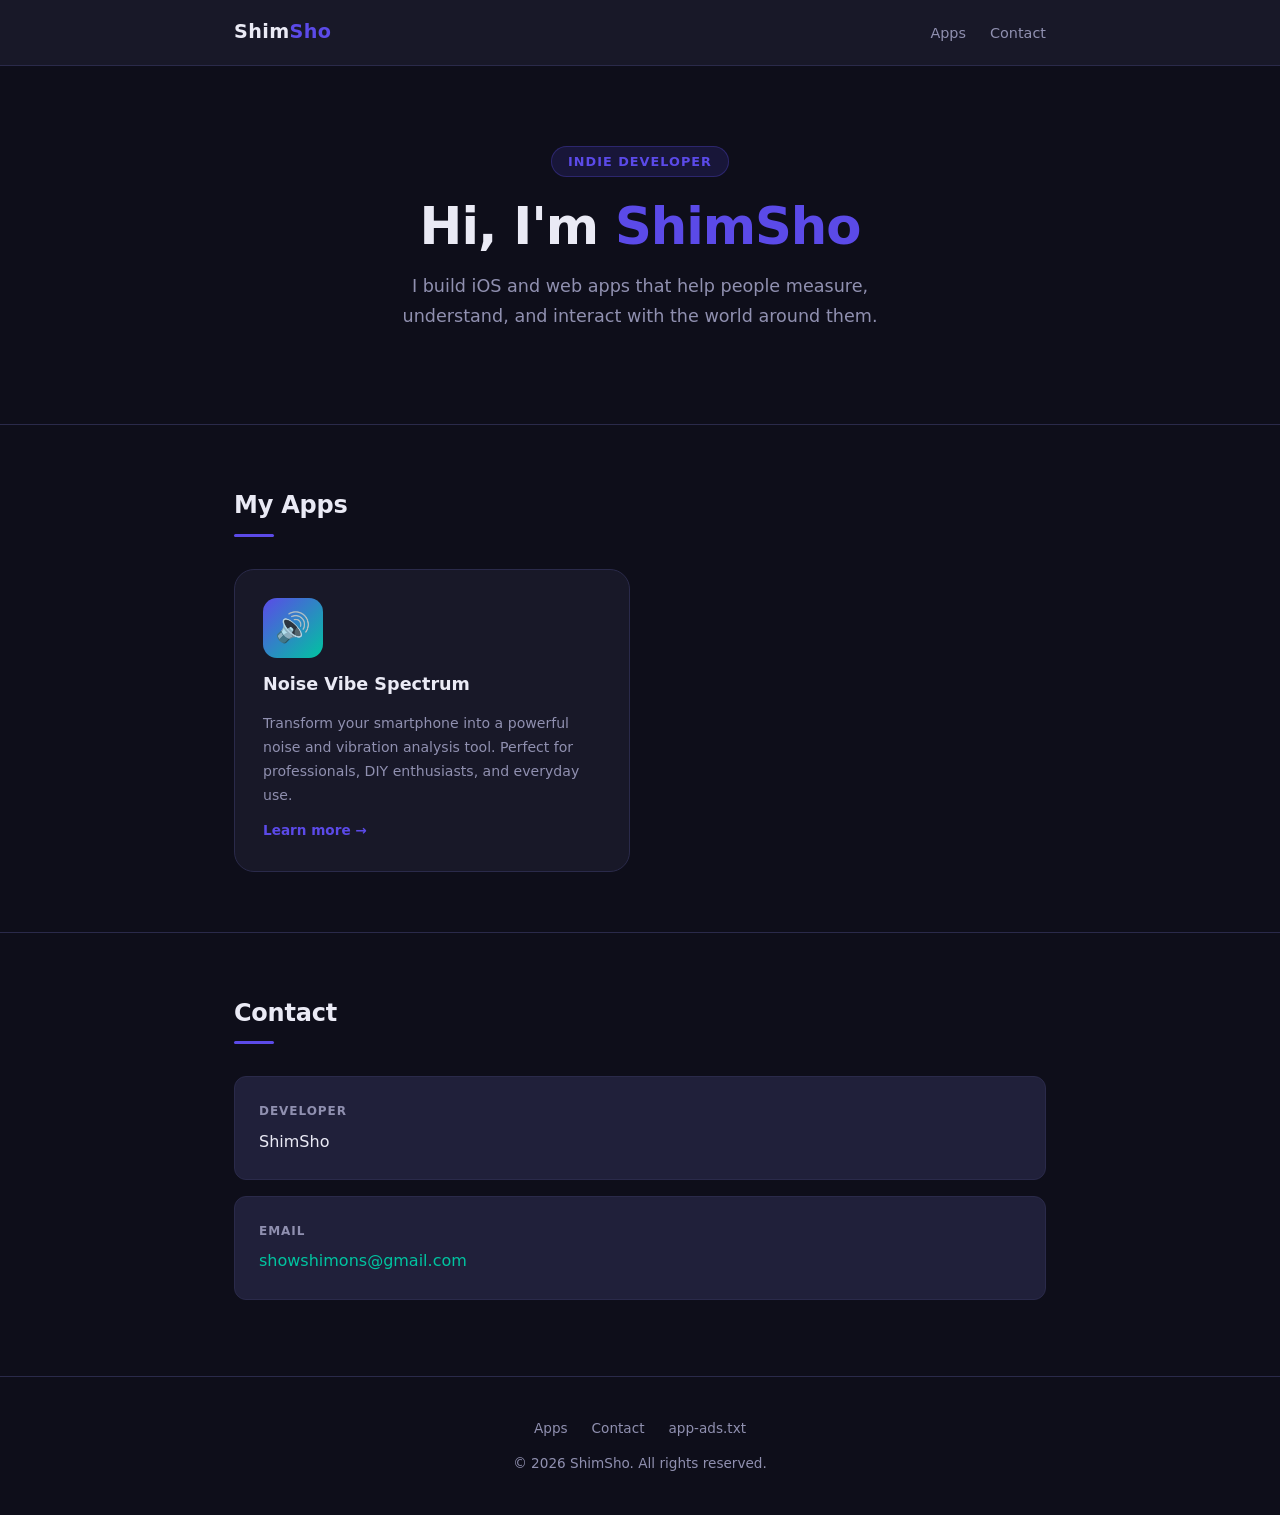
==== index.html @ d0c80f3a "Add ShimSho developer site with Noise Vibe Spectrum page and app-ads.txt" ====
<!DOCTYPE html>
<html lang="en">
<head>
  <meta charset="UTF-8" />
  <meta name="viewport" content="width=device-width, initial-scale=1.0" />
  <title>ShimSho — App Developer</title>
  <meta name="description" content="ShimSho is an indie app developer creating iOS and web apps. Explore apps like Noise Vibe Spectrum." />
  <link rel="stylesheet" href="assets/css/style.css" />
</head>
<body>

  <!-- Navigation -->
  <nav class="nav">
    <div class="nav__inner">
      <span class="nav__logo">Shim<span>Sho</span></span>
      <ul class="nav__links">
        <li><a href="#apps">Apps</a></li>
        <li><a href="#contact">Contact</a></li>
      </ul>
    </div>
  </nav>

  <!-- Hero -->
  <section class="hero">
    <div class="container">
      <div class="hero__badge">Indie Developer</div>
      <h1 class="hero__title">Hi, I'm <span class="highlight">ShimSho</span></h1>
      <p class="hero__subtitle">
        I build iOS and web apps that help people measure, understand, and interact with the world around them.
      </p>
    </div>
  </section>

  <hr class="divider" />

  <!-- Apps -->
  <section class="section" id="apps">
    <div class="container">
      <h2 class="section__title">My Apps</h2>
      <div class="app-grid">

        <!-- Noise Vibe Spectrum -->
        <article class="app-card">
          <div class="app-card__icon">🔊</div>
          <div class="app-card__name">Noise Vibe Spectrum</div>
          <p class="app-card__desc">
            Transform your smartphone into a powerful noise and vibration analysis tool. Perfect for professionals, DIY enthusiasts, and everyday use.
          </p>
          <a href="apps/noise-vibe-spectrum/" class="app-card__link">Learn more →</a>
        </article>

      </div>
    </div>
  </section>

  <hr class="divider" />

  <!-- Contact -->
  <section class="section" id="contact">
    <div class="container">
      <h2 class="section__title">Contact</h2>
      <div class="info-box">
        <div class="info-box__label">Developer</div>
        <div class="info-box__value">ShimSho</div>
      </div>
      <div class="info-box">
        <div class="info-box__label">Email</div>
        <div class="info-box__value">
          <a href="mailto:showshimons@gmail.com">showshimons@gmail.com</a>
        </div>
      </div>
    </div>
  </section>

  <!-- Footer -->
  <footer class="footer">
    <div class="container">
      <div class="footer__links">
        <a href="#apps">Apps</a>
        <a href="#contact">Contact</a>
        <a href="app-ads.txt">app-ads.txt</a>
      </div>
      <p>&copy; <span id="year"></span> ShimSho. All rights reserved.</p>
    </div>
  </footer>

  <script>
    document.getElementById('year').textContent = new Date().getFullYear();
  </script>
</body>
</html>
---- assets/css/style.css ----
/* =========================================
   Global Reset & Base
   ========================================= */
*, *::before, *::after {
  box-sizing: border-box;
  margin: 0;
  padding: 0;
}

:root {
  --color-primary: #5B4AE8;
  --color-primary-dark: #3D30C4;
  --color-accent: #00C4A0;
  --color-bg: #0E0E1A;
  --color-surface: #181828;
  --color-surface-2: #20203A;
  --color-text: #EAEAF5;
  --color-text-muted: #9090B0;
  --color-border: #2A2A4A;
  --radius: 12px;
  --radius-lg: 20px;
  --font-sans: 'Segoe UI', system-ui, -apple-system, sans-serif;
  --shadow: 0 4px 24px rgba(0, 0, 0, 0.4);
}

html {
  scroll-behavior: smooth;
}

body {
  font-family: var(--font-sans);
  background: var(--color-bg);
  color: var(--color-text);
  line-height: 1.7;
  min-height: 100vh;
}

a {
  color: var(--color-accent);
  text-decoration: none;
  transition: opacity 0.2s;
}

a:hover {
  opacity: 0.8;
}

/* =========================================
   Layout
   ========================================= */
.container {
  max-width: 860px;
  margin: 0 auto;
  padding: 0 24px;
}

/* =========================================
   Navigation
   ========================================= */
.nav {
  background: var(--color-surface);
  border-bottom: 1px solid var(--color-border);
  padding: 16px 0;
  position: sticky;
  top: 0;
  z-index: 100;
}

.nav__inner {
  display: flex;
  align-items: center;
  justify-content: space-between;
  max-width: 860px;
  margin: 0 auto;
  padding: 0 24px;
}

.nav__logo {
  font-size: 1.2rem;
  font-weight: 700;
  color: var(--color-text);
  letter-spacing: 0.02em;
}

.nav__logo span {
  color: var(--color-primary);
}

.nav__links {
  display: flex;
  gap: 24px;
  list-style: none;
}

.nav__links a {
  color: var(--color-text-muted);
  font-size: 0.9rem;
  font-weight: 500;
}

.nav__links a:hover {
  color: var(--color-text);
  opacity: 1;
}

/* =========================================
   Hero
   ========================================= */
.hero {
  padding: 80px 0 60px;
  text-align: center;
}

.hero__badge {
  display: inline-block;
  background: rgba(91, 74, 232, 0.15);
  color: var(--color-primary);
  border: 1px solid rgba(91, 74, 232, 0.3);
  border-radius: 999px;
  padding: 4px 16px;
  font-size: 0.8rem;
  font-weight: 600;
  letter-spacing: 0.08em;
  text-transform: uppercase;
  margin-bottom: 20px;
}

.hero__title {
  font-size: clamp(2rem, 5vw, 3.2rem);
  font-weight: 800;
  line-height: 1.15;
  margin-bottom: 16px;
  letter-spacing: -0.02em;
}

.hero__title .highlight {
  color: var(--color-primary);
}

.hero__subtitle {
  font-size: 1.1rem;
  color: var(--color-text-muted);
  max-width: 560px;
  margin: 0 auto 32px;
}

.hero__icon {
  width: 100px;
  height: 100px;
  border-radius: 22px;
  background: linear-gradient(135deg, var(--color-primary), var(--color-accent));
  display: flex;
  align-items: center;
  justify-content: center;
  font-size: 3rem;
  margin: 0 auto 32px;
  box-shadow: var(--shadow);
}

/* =========================================
   Buttons
   ========================================= */
.btn {
  display: inline-flex;
  align-items: center;
  gap: 8px;
  padding: 12px 28px;
  border-radius: var(--radius);
  font-size: 0.95rem;
  font-weight: 600;
  cursor: pointer;
  border: none;
  transition: transform 0.15s, box-shadow 0.15s;
}

.btn:hover {
  transform: translateY(-2px);
  opacity: 1;
}

.btn--primary {
  background: var(--color-primary);
  color: #fff;
  box-shadow: 0 4px 16px rgba(91, 74, 232, 0.4);
}

.btn--primary:hover {
  background: var(--color-primary-dark);
  box-shadow: 0 6px 20px rgba(91, 74, 232, 0.5);
}

.btn--outline {
  background: transparent;
  color: var(--color-text);
  border: 1px solid var(--color-border);
}

.btn--outline:hover {
  border-color: var(--color-primary);
  color: var(--color-primary);
}

.btn-group {
  display: flex;
  gap: 12px;
  flex-wrap: wrap;
  justify-content: center;
}

/* =========================================
   Section
   ========================================= */
.section {
  padding: 60px 0;
}

.section__title {
  font-size: 1.5rem;
  font-weight: 700;
  margin-bottom: 32px;
  letter-spacing: -0.01em;
}

.section__title::after {
  content: '';
  display: block;
  width: 40px;
  height: 3px;
  background: var(--color-primary);
  margin-top: 8px;
  border-radius: 2px;
}

/* =========================================
   App Cards (developer index)
   ========================================= */
.app-grid {
  display: grid;
  grid-template-columns: repeat(auto-fill, minmax(280px, 1fr));
  gap: 20px;
}

.app-card {
  background: var(--color-surface);
  border: 1px solid var(--color-border);
  border-radius: var(--radius-lg);
  padding: 28px;
  transition: transform 0.2s, box-shadow 0.2s, border-color 0.2s;
  display: flex;
  flex-direction: column;
  gap: 12px;
}

.app-card:hover {
  transform: translateY(-4px);
  box-shadow: var(--shadow);
  border-color: var(--color-primary);
}

.app-card__icon {
  width: 60px;
  height: 60px;
  border-radius: 14px;
  background: linear-gradient(135deg, var(--color-primary), var(--color-accent));
  display: flex;
  align-items: center;
  justify-content: center;
  font-size: 1.8rem;
}

.app-card__name {
  font-size: 1.1rem;
  font-weight: 700;
}

.app-card__desc {
  font-size: 0.88rem;
  color: var(--color-text-muted);
  flex: 1;
}

.app-card__link {
  font-size: 0.85rem;
  font-weight: 600;
  color: var(--color-primary);
  display: inline-flex;
  align-items: center;
  gap: 4px;
}

/* =========================================
   Feature Grid (app page)
   ========================================= */
.feature-grid {
  display: grid;
  grid-template-columns: repeat(auto-fill, minmax(240px, 1fr));
  gap: 16px;
}

.feature-card {
  background: var(--color-surface);
  border: 1px solid var(--color-border);
  border-radius: var(--radius);
  padding: 24px;
}

.feature-card__icon {
  font-size: 1.8rem;
  margin-bottom: 12px;
}

.feature-card__title {
  font-size: 0.95rem;
  font-weight: 700;
  margin-bottom: 6px;
}

.feature-card__desc {
  font-size: 0.85rem;
  color: var(--color-text-muted);
}

/* =========================================
   Info Box
   ========================================= */
.info-box {
  background: var(--color-surface-2);
  border: 1px solid var(--color-border);
  border-radius: var(--radius);
  padding: 24px;
  margin-bottom: 16px;
}

.info-box__label {
  font-size: 0.75rem;
  font-weight: 600;
  text-transform: uppercase;
  letter-spacing: 0.08em;
  color: var(--color-text-muted);
  margin-bottom: 6px;
}

.info-box__value {
  font-size: 1rem;
  font-weight: 500;
}

/* =========================================
   Privacy Policy (prose)
   ========================================= */
.prose h2 {
  font-size: 1.2rem;
  font-weight: 700;
  margin: 32px 0 12px;
  color: var(--color-text);
}

.prose p, .prose li {
  font-size: 0.95rem;
  color: var(--color-text-muted);
  margin-bottom: 12px;
}

.prose ul {
  padding-left: 20px;
}

.prose li {
  margin-bottom: 6px;
}

/* =========================================
   Footer
   ========================================= */
.footer {
  border-top: 1px solid var(--color-border);
  padding: 40px 0;
  text-align: center;
  color: var(--color-text-muted);
  font-size: 0.85rem;
}

.footer a {
  color: var(--color-text-muted);
}

.footer a:hover {
  color: var(--color-text);
  opacity: 1;
}

.footer__links {
  display: flex;
  justify-content: center;
  gap: 24px;
  margin-bottom: 12px;
  flex-wrap: wrap;
}

/* =========================================
   Breadcrumb
   ========================================= */
.breadcrumb {
  display: flex;
  align-items: center;
  gap: 8px;
  font-size: 0.85rem;
  color: var(--color-text-muted);
  padding: 16px 0;
}

.breadcrumb a {
  color: var(--color-text-muted);
}

.breadcrumb a:hover {
  color: var(--color-text);
  opacity: 1;
}

.breadcrumb__sep {
  opacity: 0.4;
}

/* =========================================
   Divider
   ========================================= */
.divider {
  border: none;
  border-top: 1px solid var(--color-border);
  margin: 0;
}

/* =========================================
   Responsive
   ========================================= */
@media (max-width: 600px) {
  .hero {
    padding: 48px 0 40px;
  }

  .section {
    padding: 40px 0;
  }

  .nav__links {
    gap: 16px;
  }
}
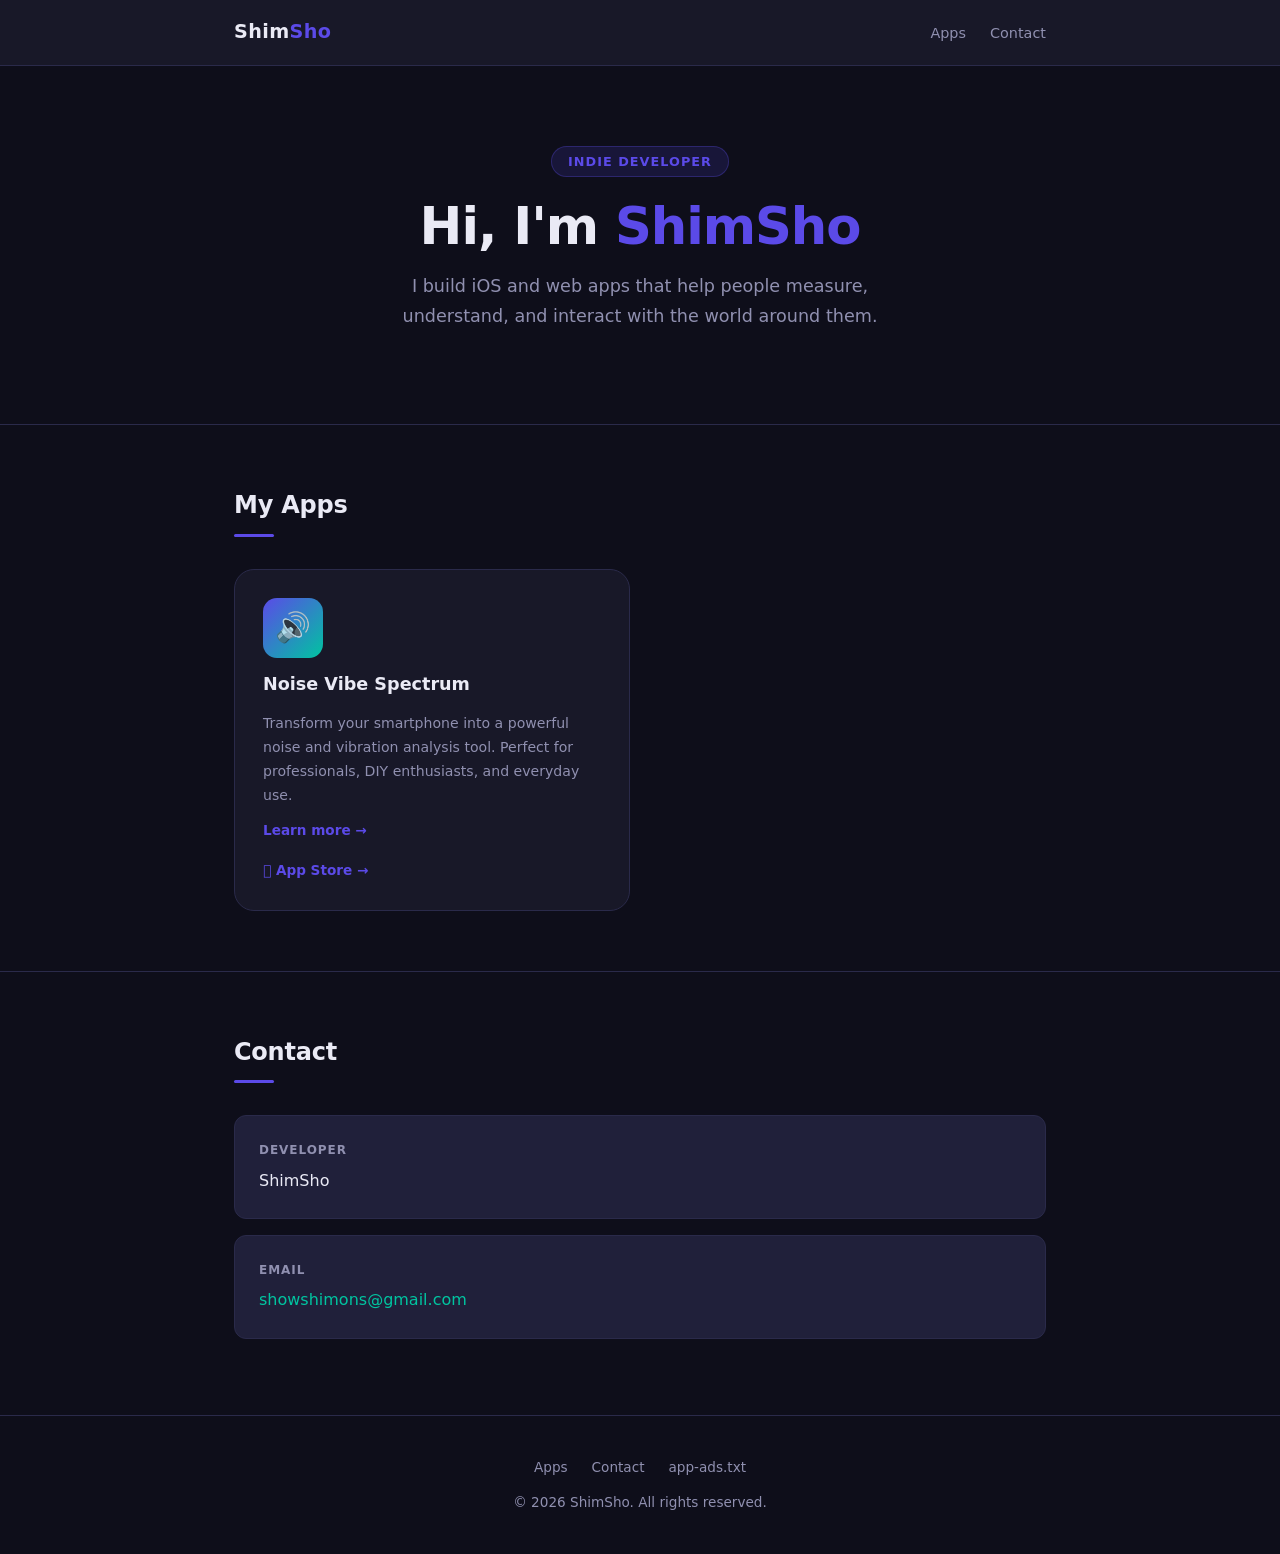
==== commit c20e121c: "Add App Store links for Noise Vibe Spectrum and update app-ads.txt" ====
--- a/index.html
+++ b/index.html
@@ -47,6 +47,8 @@
             Transform your smartphone into a powerful noise and vibration analysis tool. Perfect for professionals, DIY enthusiasts, and everyday use.
           </p>
           <a href="apps/noise-vibe-spectrum/" class="app-card__link">Learn more →</a>
+          <a href="https://apps.apple.com/us/app/noise-vibe-spectrum/id6758724499"
+             class="app-card__link" target="_blank" rel="noopener" style="margin-top:4px;">&#xf8ff; App Store →</a>
         </article>
 
       </div>
